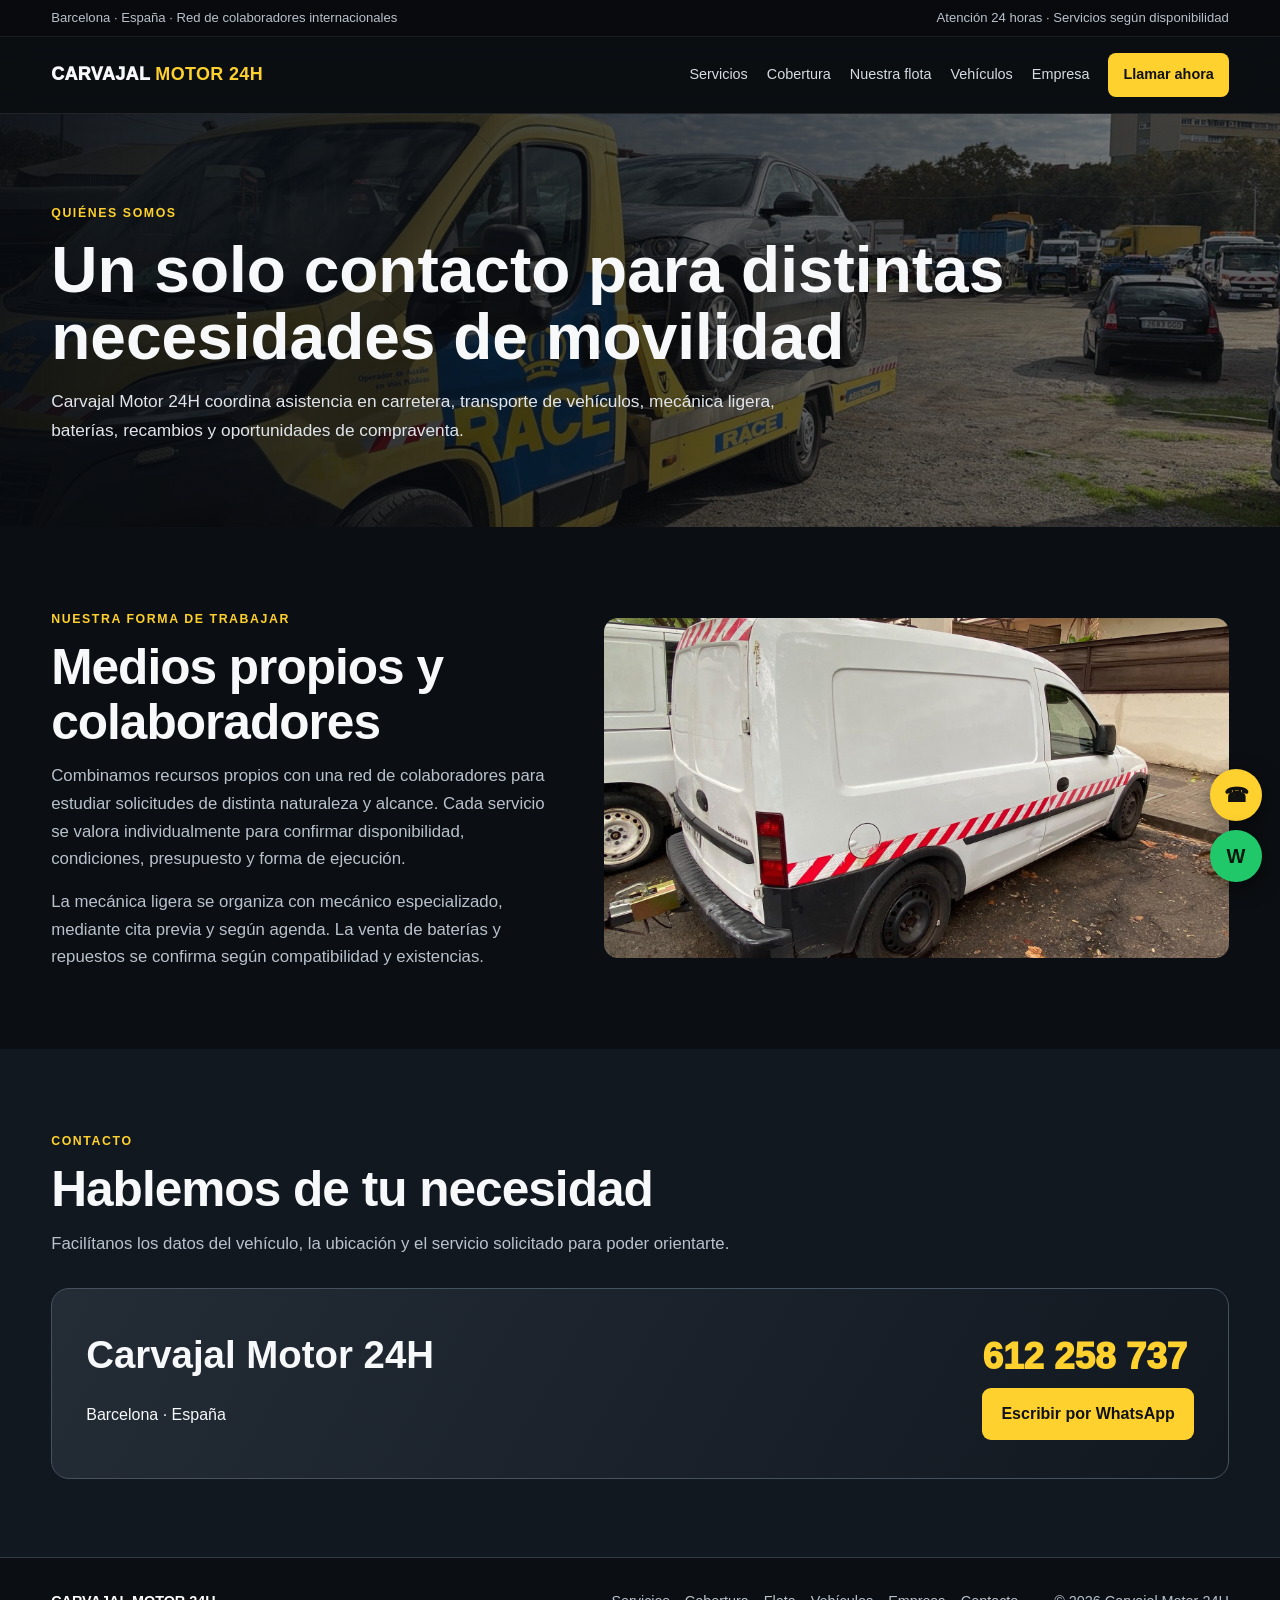
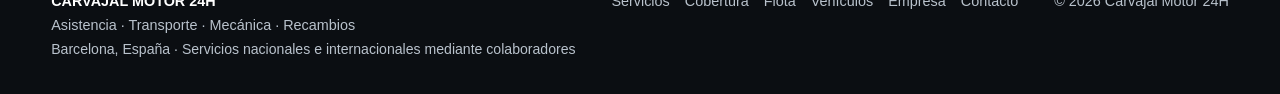
==== empresa.html @ 572ceb72 "Add files via upload" ====
<!doctype html><html lang="es"><head><meta charset="utf-8"><meta name="viewport" content="width=device-width,initial-scale=1"><meta name="theme-color" content="#0b0e12"><meta name="robots" content="index,follow"><link rel="stylesheet" href="styles.css"><title>Empresa | Carvajal Motor 24H</title><meta name="description" content="Conoce Carvajal Motor 24H: asistencia, transporte, mecánica ligera, baterías, recambios y compraventa."><link rel="canonical" href="https://carvajalmotor24h.es/empresa.html"></head><body><div class="topline"><div class="wrap"><span>Barcelona · España · Red de colaboradores internacionales</span><span>Atención 24 horas · Servicios según disponibilidad</span></div></div><header class="site-header"><div class="wrap nav"><a class="brand" href="index.html">CARVAJAL <b>MOTOR 24H</b></a><nav class="navlinks"><a href="servicios.html">Servicios</a><a href="zonas.html">Cobertura</a><a href="flota.html">Nuestra flota</a><a href="vehiculos.html">Vehículos</a><a href="empresa.html">Empresa</a><a class="nav-cta" href="tel:+34612258737">Llamar ahora</a></nav><button class="menu-btn" data-menu-open aria-label="Abrir menú">☰</button></div></header><div class="drawer"><div class="drawer-panel"><button class="drawer-close" data-menu-close aria-label="Cerrar">×</button><a href="index.html">Inicio</a><a href="servicios.html">Servicios</a><a href="zonas.html">Cobertura y localidades</a><a href="flota.html">Nuestra flota</a><a href="vehiculos.html">Vehículos y compraventa</a><a href="empresa.html">Empresa</a><a href="index.html#contacto">Contacto</a><a href="tel:+34612258737">Llamar · 612 258 737</a></div></div><main><section class="page-hero"><div class="wrap"><span class="eyebrow">Quiénes somos</span><h1>Un solo contacto para distintas necesidades de movilidad</h1><p>Carvajal Motor 24H coordina asistencia en carretera, transporte de vehículos, mecánica ligera, baterías, recambios y oportunidades de compraventa.</p></div></section><section><div class="wrap split"><div><span class="kicker">Nuestra forma de trabajar</span><h2 class="section-title">Medios propios y colaboradores</h2><p class="lead">Combinamos recursos propios con una red de colaboradores para estudiar solicitudes de distinta naturaleza y alcance. Cada servicio se valora individualmente para confirmar disponibilidad, condiciones, presupuesto y forma de ejecución.</p><p class="lead" style="margin-top:15px">La mecánica ligera se organiza con mecánico especializado, mediante cita previa y según agenda. La venta de baterías y repuestos se confirma según compatibilidad y existencias.</p></div><img src="assets/furgoneta-taller-lateral.jpg" alt="Furgoneta de trabajo" style="width:100%;height:340px;object-fit:cover;border-radius:14px"></div></section><section class="dark-section"><div class="wrap"><div class="section-head"><span class="kicker">Contacto</span><h2 class="section-title">Hablemos de tu necesidad</h2><p class="lead">Facilítanos los datos del vehículo, la ubicación y el servicio solicitado para poder orientarte.</p></div><div class="contact-band"><div><h2>Carvajal Motor 24H</h2><p>Barcelona · España</p></div><div><a class="phone" href="tel:+34612258737">612 258 737</a><a class="btn primary" href="https://wa.me/34612258737" target="_blank" rel="noopener">Escribir por WhatsApp</a></div></div></div></section></main><footer><div class="wrap footer-grid"><div><strong style="color:#fff">CARVAJAL MOTOR 24H</strong><br>Asistencia · Transporte · Mecánica · Recambios<br><span class="small">Barcelona, España · Servicios nacionales e internacionales mediante colaboradores</span></div><div class="footer-links"><a href="servicios.html">Servicios</a><a href="zonas.html">Cobertura</a><a href="flota.html">Flota</a><a href="vehiculos.html">Vehículos</a><a href="empresa.html">Empresa</a><a href="index.html#contacto">Contacto</a></div><div>© 2026 Carvajal Motor 24H</div></div></footer><div class="sticky-actions"><a class="call" href="tel:+34612258737" aria-label="Llamar">☎</a><a class="wa" href="https://wa.me/34612258737?text=Hola%20Carvajal%20Motor%2024H" target="_blank" rel="noopener" aria-label="WhatsApp">W</a></div><script src="script.js"></script></body></html>
---- styles.css ----
:root{--bg:#0b0e12;--panel:#151b22;--panel2:#202832;--yellow:#ffd12e;--white:#f7f8fa;--muted:#b9c2cc;--line:#303b47;--max:1180px}*{box-sizing:border-box}html{scroll-behavior:smooth;scroll-padding-top:90px}body{margin:0;background:var(--bg);color:var(--white);font:16px/1.65 Inter,Arial,sans-serif}a{color:inherit}.wrap{width:min(var(--max),92%);margin:auto}.topline{background:#080a0d;border-bottom:1px solid #ffffff14;font-size:.82rem;color:var(--muted)}.topline .wrap{display:flex;justify-content:space-between;gap:10px;padding:7px 0}.site-header{position:sticky;top:0;z-index:50;background:#0b0e12ed;backdrop-filter:blur(14px);border-bottom:1px solid #ffffff18}.nav{min-height:76px;display:flex;align-items:center;justify-content:space-between;gap:18px}.brand{font-weight:950;letter-spacing:.4px;text-decoration:none;font-size:1.12rem;white-space:nowrap}.brand b{color:var(--yellow)}.navlinks{display:flex;align-items:center;gap:19px}.navlinks a{text-decoration:none;color:#d6dce3;font-size:.9rem}.navlinks a:hover,.navlinks a.active{color:var(--yellow)}.nav-cta,.btn.primary{background:var(--yellow);color:#101216!important;border:0}.nav-cta{padding:10px 15px;border-radius:8px;font-weight:900;text-decoration:none}.menu-btn{display:none;border:1px solid var(--line);background:var(--panel);color:white;border-radius:9px;padding:9px 12px;font-size:1.2rem}.drawer{display:none;position:fixed;inset:0;z-index:100;background:#0009}.drawer.open{display:block}.drawer-panel{margin-left:auto;width:min(360px,88vw);height:100%;background:#111820;padding:24px;display:flex;flex-direction:column;gap:15px;box-shadow:-20px 0 60px #0008}.drawer-panel a{padding:12px 8px;border-bottom:1px solid var(--line);text-decoration:none;font-weight:700}.drawer-close{align-self:flex-end;background:none;border:0;color:white;font-size:2rem}.hero{position:relative;min-height:620px;display:flex;align-items:center;overflow:hidden;background:linear-gradient(90deg,#070a0fee 0%,#070a0fbd 52%,#070a0f30 100%),url('assets/flota-gruas-juntas.jpg') center 48%/cover no-repeat}.hero-inner{position:relative;z-index:1;padding:90px 0 110px;max-width:780px}.eyebrow,.kicker{color:var(--yellow);font-size:.77rem;font-weight:900;letter-spacing:1.6px;text-transform:uppercase}.hero h1{font-size:clamp(2.7rem,6vw,5.3rem);line-height:1.02;letter-spacing:-2px;margin:17px 0}.hero h1 span{color:var(--yellow)}.hero p{font-size:1.13rem;color:#e0e5eb;max-width:690px}.actions{display:flex;gap:12px;flex-wrap:wrap;margin:27px 0}.btn{display:inline-flex;justify-content:center;align-items:center;gap:9px;padding:13px 19px;border-radius:9px;text-decoration:none;font-weight:900;border:1px solid #ffffff65;background:#111820c9}.btn:hover,.nav-cta:hover{transform:translateY(-2px)}.trustbar{position:relative;margin-top:-28px;z-index:3}.trustgrid{display:grid;grid-template-columns:repeat(4,1fr);background:var(--panel);border:1px solid var(--line);border-radius:15px;overflow:hidden;box-shadow:0 16px 40px #0006}.trustitem{padding:20px;border-right:1px solid var(--line)}.trustitem:last-child{border:0}.trustitem strong{display:block;color:var(--yellow);font-size:1.4rem}.trustitem span{font-size:.88rem;color:var(--muted)}section{padding:78px 0}.section-head{max-width:760px;margin-bottom:30px}.section-title{font-size:clamp(2rem,4vw,3.1rem);line-height:1.1;letter-spacing:-1px;margin:9px 0 13px}.lead{color:var(--muted);font-size:1.05rem;margin:0}.cards{display:grid;grid-template-columns:repeat(3,1fr);gap:18px}.card{background:var(--panel);border:1px solid var(--line);border-radius:15px;overflow:hidden;min-width:0}.card img{display:block;width:100%;height:205px;object-fit:cover}.card-body{padding:20px}.card h3{font-size:1.15rem;margin:0 0 7px}.card p{color:var(--muted);font-size:.94rem;margin:0}.tag{display:inline-block;margin-top:13px;color:var(--yellow);font-size:.76rem;font-weight:900;letter-spacing:.8px;text-transform:uppercase}.carousel-wrap{position:relative}.carousel{display:grid;grid-auto-flow:column;grid-auto-columns:minmax(260px,31%);gap:16px;overflow-x:auto;scroll-snap-type:x mandatory;scroll-behavior:smooth;padding:3px 2px 18px;scrollbar-color:var(--yellow) #222}.carousel>.card{scroll-snap-align:start}.carousel-controls{display:flex;gap:8px;justify-content:flex-end;margin:0 0 12px}.circle-btn{background:var(--panel2);border:1px solid var(--line);color:white;border-radius:50%;width:42px;height:42px;font-size:1.2rem;cursor:pointer}.dark-section{background:#121820}.fleet-layout,.split{display:grid;grid-template-columns:.9fr 1.1fr;gap:42px;align-items:center}.fleet-list{display:grid;gap:10px;margin:22px 0}.fleet-row{display:flex;gap:14px;align-items:center;padding:13px 15px;background:#ffffff08;border:1px solid #ffffff16;border-radius:10px}.fleet-row b{color:var(--yellow);font-size:1.2rem;min-width:42px}.fleet-row span{color:#dce1e7}.photo-grid{display:grid;grid-template-columns:1fr 1fr;gap:12px}.photo-grid img{width:100%;height:190px;object-fit:cover;border-radius:12px}.photo-grid img:first-child{grid-column:span 2;height:285px}.notice{background:#241f10;border-left:4px solid var(--yellow);padding:14px 17px;border-radius:8px;color:#e9e1c8;font-size:.92rem;margin-top:20px}.faq-list{display:grid;grid-template-columns:1fr 1fr;gap:12px}.faq-item{background:var(--panel);border:1px solid var(--line);border-radius:12px;padding:0 18px}.faq-item summary{cursor:pointer;list-style:none;padding:17px 28px 17px 0;font-weight:800;position:relative}.faq-item summary::-webkit-details-marker{display:none}.faq-item summary:after{content:'+';position:absolute;right:0;color:var(--yellow);font-size:1.4rem;top:11px}.faq-item[open] summary:after{content:'−'}.faq-item p{color:var(--muted);margin:0 0 18px}.contact-band{background:linear-gradient(120deg,#242c36,#111820);border:1px solid #46515e;border-radius:18px;padding:34px;display:flex;justify-content:space-between;align-items:center;gap:25px}.contact-band h2{margin:0 0 7px;font-size:clamp(1.7rem,3vw,2.5rem)}.phone{display:block;color:var(--yellow);font-weight:950;font-size:clamp(1.7rem,3vw,2.3rem);text-decoration:none}.page-hero{padding:85px 0 65px;background:linear-gradient(90deg,#080b0fee,#080b0f80),url('assets/grua-vehiculo-carretera.jpg') center/cover}.page-hero h1{font-size:clamp(2.5rem,5vw,4.4rem);line-height:1.04;margin:12px 0}.page-hero p{max-width:760px;color:#e0e5eb;font-size:1.08rem}.zone-card{position:relative;min-height:190px;background:linear-gradient(135deg,#26313d,#121820);border:1px solid var(--line);border-radius:14px;padding:22px;display:flex;flex-direction:column;justify-content:flex-end;overflow:hidden}.zone-card:before{content:'⌖';position:absolute;right:18px;top:8px;color:#ffd12e22;font-size:6rem}.zone-card h3{margin:0;font-size:1.25rem}.zone-card p{margin:5px 0 0;color:var(--muted);font-size:.9rem}.vehicle-box{background:var(--panel);border:1px solid var(--line);padding:26px;border-radius:14px}.vehicle-box h3{margin-top:0}.form-row{display:grid;grid-template-columns:1fr 1fr;gap:12px}.field{width:100%;padding:13px;border:1px solid var(--line);border-radius:8px;background:#0b0e12;color:white;font:inherit}.field.full{grid-column:1/-1}footer{border-top:1px solid var(--line);padding:32px 0;color:var(--muted);font-size:.9rem}.footer-grid{display:flex;justify-content:space-between;gap:20px;flex-wrap:wrap}.footer-links{display:flex;gap:15px;flex-wrap:wrap}.footer-links a{text-decoration:none}.sticky-actions{position:fixed;z-index:40;right:18px;bottom:18px;display:flex;flex-direction:column;gap:9px}.sticky-actions a{width:52px;height:52px;border-radius:50%;display:grid;place-items:center;text-decoration:none;font-size:1.25rem;font-weight:900;box-shadow:0 6px 22px #0007}.sticky-actions .wa{background:#20c86a;color:#06180d}.sticky-actions .call{background:var(--yellow);color:#111}.small{font-size:.88rem;color:var(--muted)}@media(max-width:850px){.navlinks{display:none}.menu-btn{display:block}.cards{grid-template-columns:repeat(2,1fr)}.carousel{grid-auto-columns:minmax(250px,72%)}.fleet-layout,.split{grid-template-columns:1fr}.trustgrid{grid-template-columns:1fr 1fr}.trustitem:nth-child(2){border-right:0}.trustitem:nth-child(-n+2){border-bottom:1px solid var(--line)}.contact-band{align-items:flex-start;flex-direction:column}}@media(max-width:560px){.topline .wrap{font-size:.73rem}.hero{min-height:590px;background-position:58% center}.hero-inner{padding:75px 0 100px}.hero h1{letter-spacing:-1px}.cards{grid-template-columns:1fr}.carousel{grid-auto-columns:86%}section{padding:60px 0}.card img{height:220px}.faq-list{grid-template-columns:1fr}.photo-grid img{height:145px}.photo-grid img:first-child{height:210px}.form-row{grid-template-columns:1fr}.footer-grid{flex-direction:column}.trustitem{padding:15px}.trustitem strong{font-size:1.2rem}}
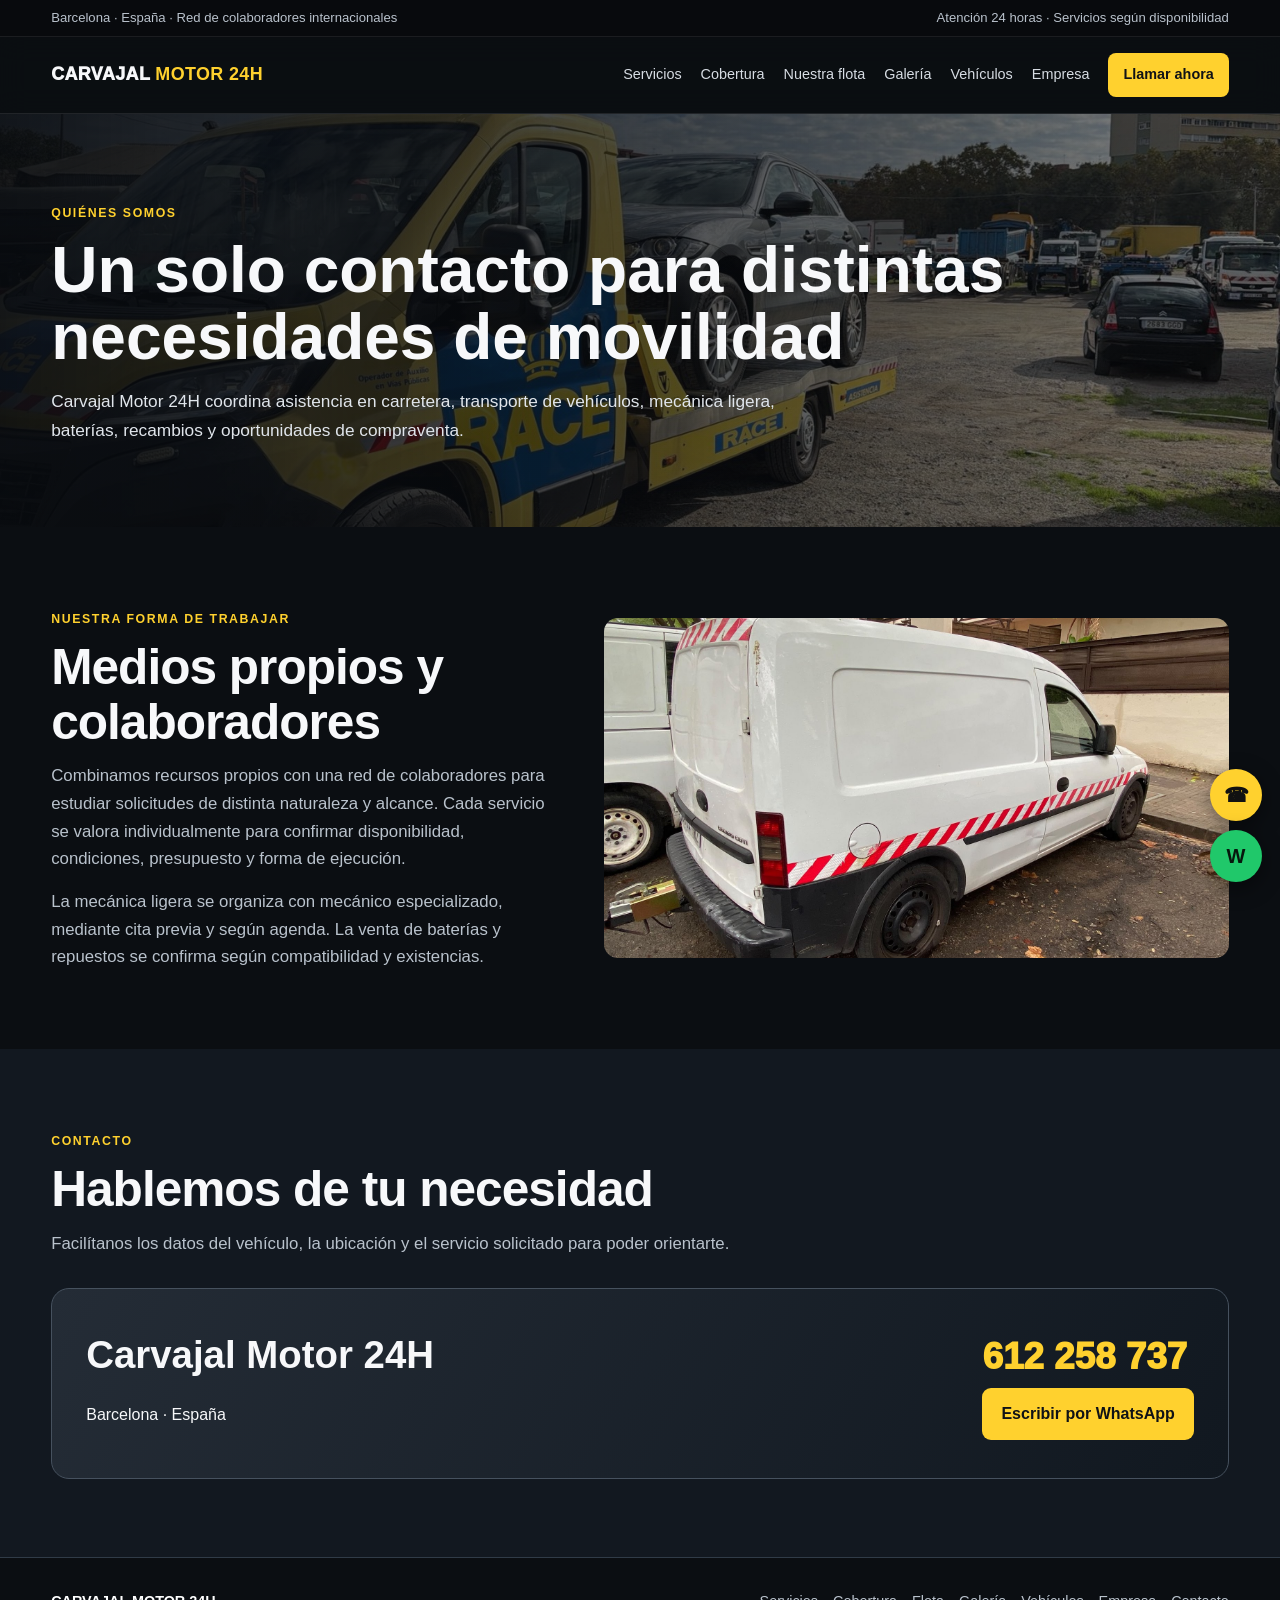
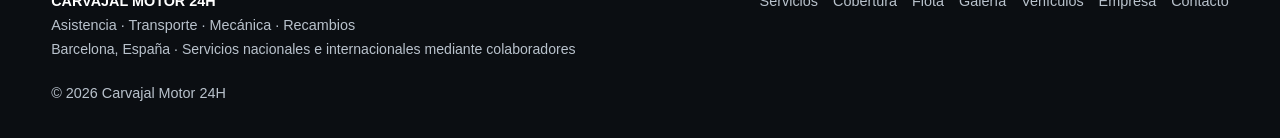
==== commit e51ba808: "Add files via upload" ====
--- a/empresa.html
+++ b/empresa.html
@@ -1 +1 @@
-<!doctype html><html lang="es"><head><meta charset="utf-8"><meta name="viewport" content="width=device-width,initial-scale=1"><meta name="theme-color" content="#0b0e12"><meta name="robots" content="index,follow"><link rel="stylesheet" href="styles.css"><title>Empresa | Carvajal Motor 24H</title><meta name="description" content="Conoce Carvajal Motor 24H: asistencia, transporte, mecánica ligera, baterías, recambios y compraventa."><link rel="canonical" href="https://carvajalmotor24h.es/empresa.html"></head><body><div class="topline"><div class="wrap"><span>Barcelona · España · Red de colaboradores internacionales</span><span>Atención 24 horas · Servicios según disponibilidad</span></div></div><header class="site-header"><div class="wrap nav"><a class="brand" href="index.html">CARVAJAL <b>MOTOR 24H</b></a><nav class="navlinks"><a href="servicios.html">Servicios</a><a href="zonas.html">Cobertura</a><a href="flota.html">Nuestra flota</a><a href="vehiculos.html">Vehículos</a><a href="empresa.html">Empresa</a><a class="nav-cta" href="tel:+34612258737">Llamar ahora</a></nav><button class="menu-btn" data-menu-open aria-label="Abrir menú">☰</button></div></header><div class="drawer"><div class="drawer-panel"><button class="drawer-close" data-menu-close aria-label="Cerrar">×</button><a href="index.html">Inicio</a><a href="servicios.html">Servicios</a><a href="zonas.html">Cobertura y localidades</a><a href="flota.html">Nuestra flota</a><a href="vehiculos.html">Vehículos y compraventa</a><a href="empresa.html">Empresa</a><a href="index.html#contacto">Contacto</a><a href="tel:+34612258737">Llamar · 612 258 737</a></div></div><main><section class="page-hero"><div class="wrap"><span class="eyebrow">Quiénes somos</span><h1>Un solo contacto para distintas necesidades de movilidad</h1><p>Carvajal Motor 24H coordina asistencia en carretera, transporte de vehículos, mecánica ligera, baterías, recambios y oportunidades de compraventa.</p></div></section><section><div class="wrap split"><div><span class="kicker">Nuestra forma de trabajar</span><h2 class="section-title">Medios propios y colaboradores</h2><p class="lead">Combinamos recursos propios con una red de colaboradores para estudiar solicitudes de distinta naturaleza y alcance. Cada servicio se valora individualmente para confirmar disponibilidad, condiciones, presupuesto y forma de ejecución.</p><p class="lead" style="margin-top:15px">La mecánica ligera se organiza con mecánico especializado, mediante cita previa y según agenda. La venta de baterías y repuestos se confirma según compatibilidad y existencias.</p></div><img src="assets/furgoneta-taller-lateral.jpg" alt="Furgoneta de trabajo" style="width:100%;height:340px;object-fit:cover;border-radius:14px"></div></section><section class="dark-section"><div class="wrap"><div class="section-head"><span class="kicker">Contacto</span><h2 class="section-title">Hablemos de tu necesidad</h2><p class="lead">Facilítanos los datos del vehículo, la ubicación y el servicio solicitado para poder orientarte.</p></div><div class="contact-band"><div><h2>Carvajal Motor 24H</h2><p>Barcelona · España</p></div><div><a class="phone" href="tel:+34612258737">612 258 737</a><a class="btn primary" href="https://wa.me/34612258737" target="_blank" rel="noopener">Escribir por WhatsApp</a></div></div></div></section></main><footer><div class="wrap footer-grid"><div><strong style="color:#fff">CARVAJAL MOTOR 24H</strong><br>Asistencia · Transporte · Mecánica · Recambios<br><span class="small">Barcelona, España · Servicios nacionales e internacionales mediante colaboradores</span></div><div class="footer-links"><a href="servicios.html">Servicios</a><a href="zonas.html">Cobertura</a><a href="flota.html">Flota</a><a href="vehiculos.html">Vehículos</a><a href="empresa.html">Empresa</a><a href="index.html#contacto">Contacto</a></div><div>© 2026 Carvajal Motor 24H</div></div></footer><div class="sticky-actions"><a class="call" href="tel:+34612258737" aria-label="Llamar">☎</a><a class="wa" href="https://wa.me/34612258737?text=Hola%20Carvajal%20Motor%2024H" target="_blank" rel="noopener" aria-label="WhatsApp">W</a></div><script src="script.js"></script></body></html>+<!doctype html><html lang="es"><head><meta charset="utf-8"><meta name="viewport" content="width=device-width,initial-scale=1"><meta name="theme-color" content="#0b0e12"><meta name="robots" content="index,follow"><link rel="stylesheet" href="styles.css"><title>Empresa | Carvajal Motor 24H</title><meta name="description" content="Conoce Carvajal Motor 24H: asistencia, transporte, mecánica ligera, baterías, recambios y compraventa."><link rel="canonical" href="https://carvajalmotor24h.es/empresa.html"></head><body><div class="topline"><div class="wrap"><span>Barcelona · España · Red de colaboradores internacionales</span><span>Atención 24 horas · Servicios según disponibilidad</span></div></div><header class="site-header"><div class="wrap nav"><a class="brand" href="index.html">CARVAJAL <b>MOTOR 24H</b></a><nav class="navlinks"><a href="servicios.html">Servicios</a><a href="zonas.html">Cobertura</a><a href="flota.html">Nuestra flota</a><a href="galeria.html">Galería</a><a href="vehiculos.html">Vehículos</a><a href="empresa.html">Empresa</a><a class="nav-cta" href="tel:+34612258737">Llamar ahora</a></nav><button class="menu-btn" data-menu-open aria-label="Abrir menú">☰</button></div></header><div class="drawer"><div class="drawer-panel"><button class="drawer-close" data-menu-close aria-label="Cerrar">×</button><a href="index.html">Inicio</a><a href="servicios.html">Servicios</a><a href="zonas.html">Cobertura y localidades</a><a href="flota.html">Nuestra flota</a><a href="galeria.html">Galería</a><a href="vehiculos.html">Vehículos y compraventa</a><a href="empresa.html">Empresa</a><a href="index.html#contacto">Contacto</a><a href="tel:+34612258737">Llamar · 612 258 737</a></div></div><main><section class="page-hero"><div class="wrap"><span class="eyebrow">Quiénes somos</span><h1>Un solo contacto para distintas necesidades de movilidad</h1><p>Carvajal Motor 24H coordina asistencia en carretera, transporte de vehículos, mecánica ligera, baterías, recambios y oportunidades de compraventa.</p></div></section><section><div class="wrap split"><div><span class="kicker">Nuestra forma de trabajar</span><h2 class="section-title">Medios propios y colaboradores</h2><p class="lead">Combinamos recursos propios con una red de colaboradores para estudiar solicitudes de distinta naturaleza y alcance. Cada servicio se valora individualmente para confirmar disponibilidad, condiciones, presupuesto y forma de ejecución.</p><p class="lead" style="margin-top:15px">La mecánica ligera se organiza con mecánico especializado, mediante cita previa y según agenda. La venta de baterías y repuestos se confirma según compatibilidad y existencias.</p></div><img src="assets/furgoneta-taller-lateral.jpg" alt="Furgoneta de trabajo" style="width:100%;height:340px;object-fit:cover;border-radius:14px"></div></section><section class="dark-section"><div class="wrap"><div class="section-head"><span class="kicker">Contacto</span><h2 class="section-title">Hablemos de tu necesidad</h2><p class="lead">Facilítanos los datos del vehículo, la ubicación y el servicio solicitado para poder orientarte.</p></div><div class="contact-band"><div><h2>Carvajal Motor 24H</h2><p>Barcelona · España</p></div><div><a class="phone" href="tel:+34612258737">612 258 737</a><a class="btn primary" href="https://wa.me/34612258737" target="_blank" rel="noopener">Escribir por WhatsApp</a></div></div></div></section></main><footer><div class="wrap footer-grid"><div><strong style="color:#fff">CARVAJAL MOTOR 24H</strong><br>Asistencia · Transporte · Mecánica · Recambios<br><span class="small">Barcelona, España · Servicios nacionales e internacionales mediante colaboradores</span></div><div class="footer-links"><a href="servicios.html">Servicios</a><a href="zonas.html">Cobertura</a><a href="flota.html">Flota</a><a href="galeria.html">Galería</a><a href="vehiculos.html">Vehículos</a><a href="empresa.html">Empresa</a><a href="index.html#contacto">Contacto</a></div><div>© 2026 Carvajal Motor 24H</div></div></footer><div class="sticky-actions"><a class="call" href="tel:+34612258737" aria-label="Llamar">☎</a><a class="wa" href="https://wa.me/34612258737?text=Hola%20Carvajal%20Motor%2024H" target="_blank" rel="noopener" aria-label="WhatsApp">W</a></div><script src="script.js"></script></body></html>
--- a/styles.css
+++ b/styles.css
@@ -1 +1,28 @@
  :root{--bg:#0b0e12;--panel:#151b22;--panel2:#202832;--yellow:#ffd12e;--white:#f7f8fa;--muted:#b9c2cc;--line:#303b47;--max:1180px}*{box-sizing:border-box}html{scroll-behavior:smooth;scroll-padding-top:90px}body{margin:0;background:var(--bg);color:var(--white);font:16px/1.65 Inter,Arial,sans-serif}a{color:inherit}.wrap{width:min(var(--max),92%);margin:auto}.topline{background:#080a0d;border-bottom:1px solid #ffffff14;font-size:.82rem;color:var(--muted)}.topline .wrap{display:flex;justify-content:space-between;gap:10px;padding:7px 0}.site-header{position:sticky;top:0;z-index:50;background:#0b0e12ed;backdrop-filter:blur(14px);border-bottom:1px solid #ffffff18}.nav{min-height:76px;display:flex;align-items:center;justify-content:space-between;gap:18px}.brand{font-weight:950;letter-spacing:.4px;text-decoration:none;font-size:1.12rem;white-space:nowrap}.brand b{color:var(--yellow)}.navlinks{display:flex;align-items:center;gap:19px}.navlinks a{text-decoration:none;color:#d6dce3;font-size:.9rem}.navlinks a:hover,.navlinks a.active{color:var(--yellow)}.nav-cta,.btn.primary{background:var(--yellow);color:#101216!important;border:0}.nav-cta{padding:10px 15px;border-radius:8px;font-weight:900;text-decoration:none}.menu-btn{display:none;border:1px solid var(--line);background:var(--panel);color:white;border-radius:9px;padding:9px 12px;font-size:1.2rem}.drawer{display:none;position:fixed;inset:0;z-index:100;background:#0009}.drawer.open{display:block}.drawer-panel{margin-left:auto;width:min(360px,88vw);height:100%;background:#111820;padding:24px;display:flex;flex-direction:column;gap:15px;box-shadow:-20px 0 60px #0008}.drawer-panel a{padding:12px 8px;border-bottom:1px solid var(--line);text-decoration:none;font-weight:700}.drawer-close{align-self:flex-end;background:none;border:0;color:white;font-size:2rem}.hero{position:relative;min-height:620px;display:flex;align-items:center;overflow:hidden;background:linear-gradient(90deg,#070a0fee 0%,#070a0fbd 52%,#070a0f30 100%),url('assets/flota-gruas-juntas.jpg') center 48%/cover no-repeat}.hero-inner{position:relative;z-index:1;padding:90px 0 110px;max-width:780px}.eyebrow,.kicker{color:var(--yellow);font-size:.77rem;font-weight:900;letter-spacing:1.6px;text-transform:uppercase}.hero h1{font-size:clamp(2.7rem,6vw,5.3rem);line-height:1.02;letter-spacing:-2px;margin:17px 0}.hero h1 span{color:var(--yellow)}.hero p{font-size:1.13rem;color:#e0e5eb;max-width:690px}.actions{display:flex;gap:12px;flex-wrap:wrap;margin:27px 0}.btn{display:inline-flex;justify-content:center;align-items:center;gap:9px;padding:13px 19px;border-radius:9px;text-decoration:none;font-weight:900;border:1px solid #ffffff65;background:#111820c9}.btn:hover,.nav-cta:hover{transform:translateY(-2px)}.trustbar{position:relative;margin-top:-28px;z-index:3}.trustgrid{display:grid;grid-template-columns:repeat(4,1fr);background:var(--panel);border:1px solid var(--line);border-radius:15px;overflow:hidden;box-shadow:0 16px 40px #0006}.trustitem{padding:20px;border-right:1px solid var(--line)}.trustitem:last-child{border:0}.trustitem strong{display:block;color:var(--yellow);font-size:1.4rem}.trustitem span{font-size:.88rem;color:var(--muted)}section{padding:78px 0}.section-head{max-width:760px;margin-bottom:30px}.section-title{font-size:clamp(2rem,4vw,3.1rem);line-height:1.1;letter-spacing:-1px;margin:9px 0 13px}.lead{color:var(--muted);font-size:1.05rem;margin:0}.cards{display:grid;grid-template-columns:repeat(3,1fr);gap:18px}.card{background:var(--panel);border:1px solid var(--line);border-radius:15px;overflow:hidden;min-width:0}.card img{display:block;width:100%;height:205px;object-fit:cover}.card-body{padding:20px}.card h3{font-size:1.15rem;margin:0 0 7px}.card p{color:var(--muted);font-size:.94rem;margin:0}.tag{display:inline-block;margin-top:13px;color:var(--yellow);font-size:.76rem;font-weight:900;letter-spacing:.8px;text-transform:uppercase}.carousel-wrap{position:relative}.carousel{display:grid;grid-auto-flow:column;grid-auto-columns:minmax(260px,31%);gap:16px;overflow-x:auto;scroll-snap-type:x mandatory;scroll-behavior:smooth;padding:3px 2px 18px;scrollbar-color:var(--yellow) #222}.carousel>.card{scroll-snap-align:start}.carousel-controls{display:flex;gap:8px;justify-content:flex-end;margin:0 0 12px}.circle-btn{background:var(--panel2);border:1px solid var(--line);color:white;border-radius:50%;width:42px;height:42px;font-size:1.2rem;cursor:pointer}.dark-section{background:#121820}.fleet-layout,.split{display:grid;grid-template-columns:.9fr 1.1fr;gap:42px;align-items:center}.fleet-list{display:grid;gap:10px;margin:22px 0}.fleet-row{display:flex;gap:14px;align-items:center;padding:13px 15px;background:#ffffff08;border:1px solid #ffffff16;border-radius:10px}.fleet-row b{color:var(--yellow);font-size:1.2rem;min-width:42px}.fleet-row span{color:#dce1e7}.photo-grid{display:grid;grid-template-columns:1fr 1fr;gap:12px}.photo-grid img{width:100%;height:190px;object-fit:cover;border-radius:12px}.photo-grid img:first-child{grid-column:span 2;height:285px}.notice{background:#241f10;border-left:4px solid var(--yellow);padding:14px 17px;border-radius:8px;color:#e9e1c8;font-size:.92rem;margin-top:20px}.faq-list{display:grid;grid-template-columns:1fr 1fr;gap:12px}.faq-item{background:var(--panel);border:1px solid var(--line);border-radius:12px;padding:0 18px}.faq-item summary{cursor:pointer;list-style:none;padding:17px 28px 17px 0;font-weight:800;position:relative}.faq-item summary::-webkit-details-marker{display:none}.faq-item summary:after{content:'+';position:absolute;right:0;color:var(--yellow);font-size:1.4rem;top:11px}.faq-item[open] summary:after{content:'−'}.faq-item p{color:var(--muted);margin:0 0 18px}.contact-band{background:linear-gradient(120deg,#242c36,#111820);border:1px solid #46515e;border-radius:18px;padding:34px;display:flex;justify-content:space-between;align-items:center;gap:25px}.contact-band h2{margin:0 0 7px;font-size:clamp(1.7rem,3vw,2.5rem)}.phone{display:block;color:var(--yellow);font-weight:950;font-size:clamp(1.7rem,3vw,2.3rem);text-decoration:none}.page-hero{padding:85px 0 65px;background:linear-gradient(90deg,#080b0fee,#080b0f80),url('assets/grua-vehiculo-carretera.jpg') center/cover}.page-hero h1{font-size:clamp(2.5rem,5vw,4.4rem);line-height:1.04;margin:12px 0}.page-hero p{max-width:760px;color:#e0e5eb;font-size:1.08rem}.zone-card{position:relative;min-height:190px;background:linear-gradient(135deg,#26313d,#121820);border:1px solid var(--line);border-radius:14px;padding:22px;display:flex;flex-direction:column;justify-content:flex-end;overflow:hidden}.zone-card:before{content:'⌖';position:absolute;right:18px;top:8px;color:#ffd12e22;font-size:6rem}.zone-card h3{margin:0;font-size:1.25rem}.zone-card p{margin:5px 0 0;color:var(--muted);font-size:.9rem}.vehicle-box{background:var(--panel);border:1px solid var(--line);padding:26px;border-radius:14px}.vehicle-box h3{margin-top:0}.form-row{display:grid;grid-template-columns:1fr 1fr;gap:12px}.field{width:100%;padding:13px;border:1px solid var(--line);border-radius:8px;background:#0b0e12;color:white;font:inherit}.field.full{grid-column:1/-1}footer{border-top:1px solid var(--line);padding:32px 0;color:var(--muted);font-size:.9rem}.footer-grid{display:flex;justify-content:space-between;gap:20px;flex-wrap:wrap}.footer-links{display:flex;gap:15px;flex-wrap:wrap}.footer-links a{text-decoration:none}.sticky-actions{position:fixed;z-index:40;right:18px;bottom:18px;display:flex;flex-direction:column;gap:9px}.sticky-actions a{width:52px;height:52px;border-radius:50%;display:grid;place-items:center;text-decoration:none;font-size:1.25rem;font-weight:900;box-shadow:0 6px 22px #0007}.sticky-actions .wa{background:#20c86a;color:#06180d}.sticky-actions .call{background:var(--yellow);color:#111}.small{font-size:.88rem;color:var(--muted)}@media(max-width:850px){.navlinks{display:none}.menu-btn{display:block}.cards{grid-template-columns:repeat(2,1fr)}.carousel{grid-auto-columns:minmax(250px,72%)}.fleet-layout,.split{grid-template-columns:1fr}.trustgrid{grid-template-columns:1fr 1fr}.trustitem:nth-child(2){border-right:0}.trustitem:nth-child(-n+2){border-bottom:1px solid var(--line)}.contact-band{align-items:flex-start;flex-direction:column}}@media(max-width:560px){.topline .wrap{font-size:.73rem}.hero{min-height:590px;background-position:58% center}.hero-inner{padding:75px 0 100px}.hero h1{letter-spacing:-1px}.cards{grid-template-columns:1fr}.carousel{grid-auto-columns:86%}section{padding:60px 0}.card img{height:220px}.faq-list{grid-template-columns:1fr}.photo-grid img{height:145px}.photo-grid img:first-child{height:210px}.form-row{grid-template-columns:1fr}.footer-grid{flex-direction:column}.trustitem{padding:15px}.trustitem strong{font-size:1.2rem}}
+
+/* Carruseles visuales de servicios y localidades */
+.carousel-wrap{position:relative}.carousel-controls{display:flex;justify-content:flex-end;gap:10px;margin:0 0 12px}.carousel-controls button{width:42px;height:42px;border-radius:50%;border:1px solid var(--line);background:#202832;color:#fff;font-size:1.7rem;line-height:1;cursor:pointer}.carousel-controls button:hover{background:var(--yellow);color:#111}.service-carousel,.zones-carousel{display:flex;gap:16px;overflow-x:auto;scroll-snap-type:x mandatory;scroll-behavior:smooth;padding:2px 2px 18px;scrollbar-width:thin;scrollbar-color:var(--yellow) #202832}.service-carousel>.card{flex:0 0 min(320px,82vw);scroll-snap-align:start;margin:0}.service-carousel>.card img{width:100%;height:190px;object-fit:cover;display:block}.zones-carousel .zone-photo{position:relative;isolation:isolate;flex:0 0 clamp(210px,23vw,270px);height:270px;border:1px solid #ffffff30;border-radius:16px;overflow:hidden;display:flex;flex-direction:column;justify-content:flex-end;padding:20px;text-decoration:none;scroll-snap-align:start;background:#1b2530}.zone-photo:before{content:"";position:absolute;inset:0;z-index:-2;background-image:var(--zone-img);background-position:center;background-size:cover;transition:transform .35s ease}.zone-photo:after{content:"";position:absolute;inset:0;z-index:-1;background:linear-gradient(180deg,#00000005 10%,#00000022 38%,#000000db 100%)}.zone-photo:hover:before{transform:scale(1.07)}.zone-photo strong{font-size:1.22rem;line-height:1.2;text-shadow:0 2px 8px #000;font-weight:850}.zone-photo span{font-size:.9rem;color:#f1f3f5;margin-top:7px;text-shadow:0 2px 8px #000}.coverage-banner{padding:35px 0;background:linear-gradient(110deg,#171f29,#0b0e12);border-top:1px solid var(--line);border-bottom:1px solid var(--line)}.coverage-banner-inner{display:flex;align-items:center;justify-content:space-between;gap:30px}.coverage-banner .section-title{margin:5px 0}@media(max-width:700px){.coverage-banner-inner{align-items:flex-start;flex-direction:column}.zones-carousel .zone-photo{flex-basis:78vw;height:245px}.service-carousel>.card{flex-basis:82vw}.carousel-controls button{width:38px;height:38px}}
+
+/* Galería de trabajos reales */
+.gallery-hero{background:linear-gradient(90deg,#080b0fee,#080b0f78),url('assets/flota-gruas-juntas.jpg') center 48%/cover no-repeat}
+.gallery-hero h1{max-width:850px;text-transform:uppercase;letter-spacing:-1.8px}
+.gallery-section{background:#f3f2ee;color:#15191e}
+.gallery-section .lead,.gallery-section .small{color:#5d6670}
+.gallery-section .kicker{color:#a77e00}
+.gallery-intro{display:flex;align-items:end;justify-content:space-between;gap:30px;margin-bottom:28px}
+.gallery-intro>div{max-width:560px}.gallery-intro .lead{max-width:380px}
+.gallery-grid{display:grid;grid-template-columns:repeat(4,minmax(0,1fr));grid-auto-rows:190px;gap:12px}
+.gallery-item{position:relative;display:block;overflow:hidden;padding:0;border:0;border-radius:2px;background:#d5d5d5;cursor:zoom-in;text-align:left}
+.gallery-item:nth-child(5n+1){grid-row:span 2}
+.gallery-item img{width:100%;height:100%;object-fit:cover;display:block;transition:transform .35s ease}
+.gallery-item:hover img{transform:scale(1.055)}
+.gallery-caption{position:absolute;inset:auto 0 0;padding:30px 14px 12px;background:linear-gradient(transparent,#000b);color:white;display:flex;flex-direction:column;gap:3px;opacity:0;transition:opacity .2s}
+.gallery-item:hover .gallery-caption,.gallery-item:focus-visible .gallery-caption{opacity:1}
+.gallery-caption small{color:#f5d86a}.gallery-note{margin-top:20px}
+.lightbox{position:fixed;inset:0;z-index:100;display:none;align-items:center;justify-content:center;padding:5vh 7vw;background:#05070bf2}
+.lightbox.open{display:flex}.lightbox figure{margin:0;max-width:min(1100px,82vw);max-height:85vh;text-align:center}
+.lightbox figure img{display:block;max-width:100%;max-height:78vh;object-fit:contain;margin:auto;border-radius:8px}
+.lightbox figcaption{color:#fff;padding:12px}.lightbox button{position:absolute;border:1px solid #ffffff55;background:#171d25;color:white;width:46px;height:46px;border-radius:50%;font-size:2rem;cursor:pointer}
+.lightbox-close{top:22px;right:24px}.lightbox-prev{left:22px}.lightbox-next{right:22px}
+@media(max-width:850px){.gallery-grid{grid-template-columns:repeat(3,minmax(0,1fr));grid-auto-rows:165px}.gallery-intro{align-items:flex-start;flex-direction:column;gap:10px}}
+@media(max-width:560px){.gallery-grid{grid-template-columns:repeat(2,minmax(0,1fr));grid-auto-rows:145px;gap:8px}.gallery-item:nth-child(5n+1){grid-row:span 2}.gallery-caption{opacity:1;padding:24px 9px 8px;font-size:.8rem}.lightbox{padding:5vh 3vw}.lightbox figure{max-width:90vw}.lightbox-prev{left:8px}.lightbox-next{right:8px}.lightbox button{width:38px;height:38px;font-size:1.6rem}.gallery-section{padding:54px 0}}
